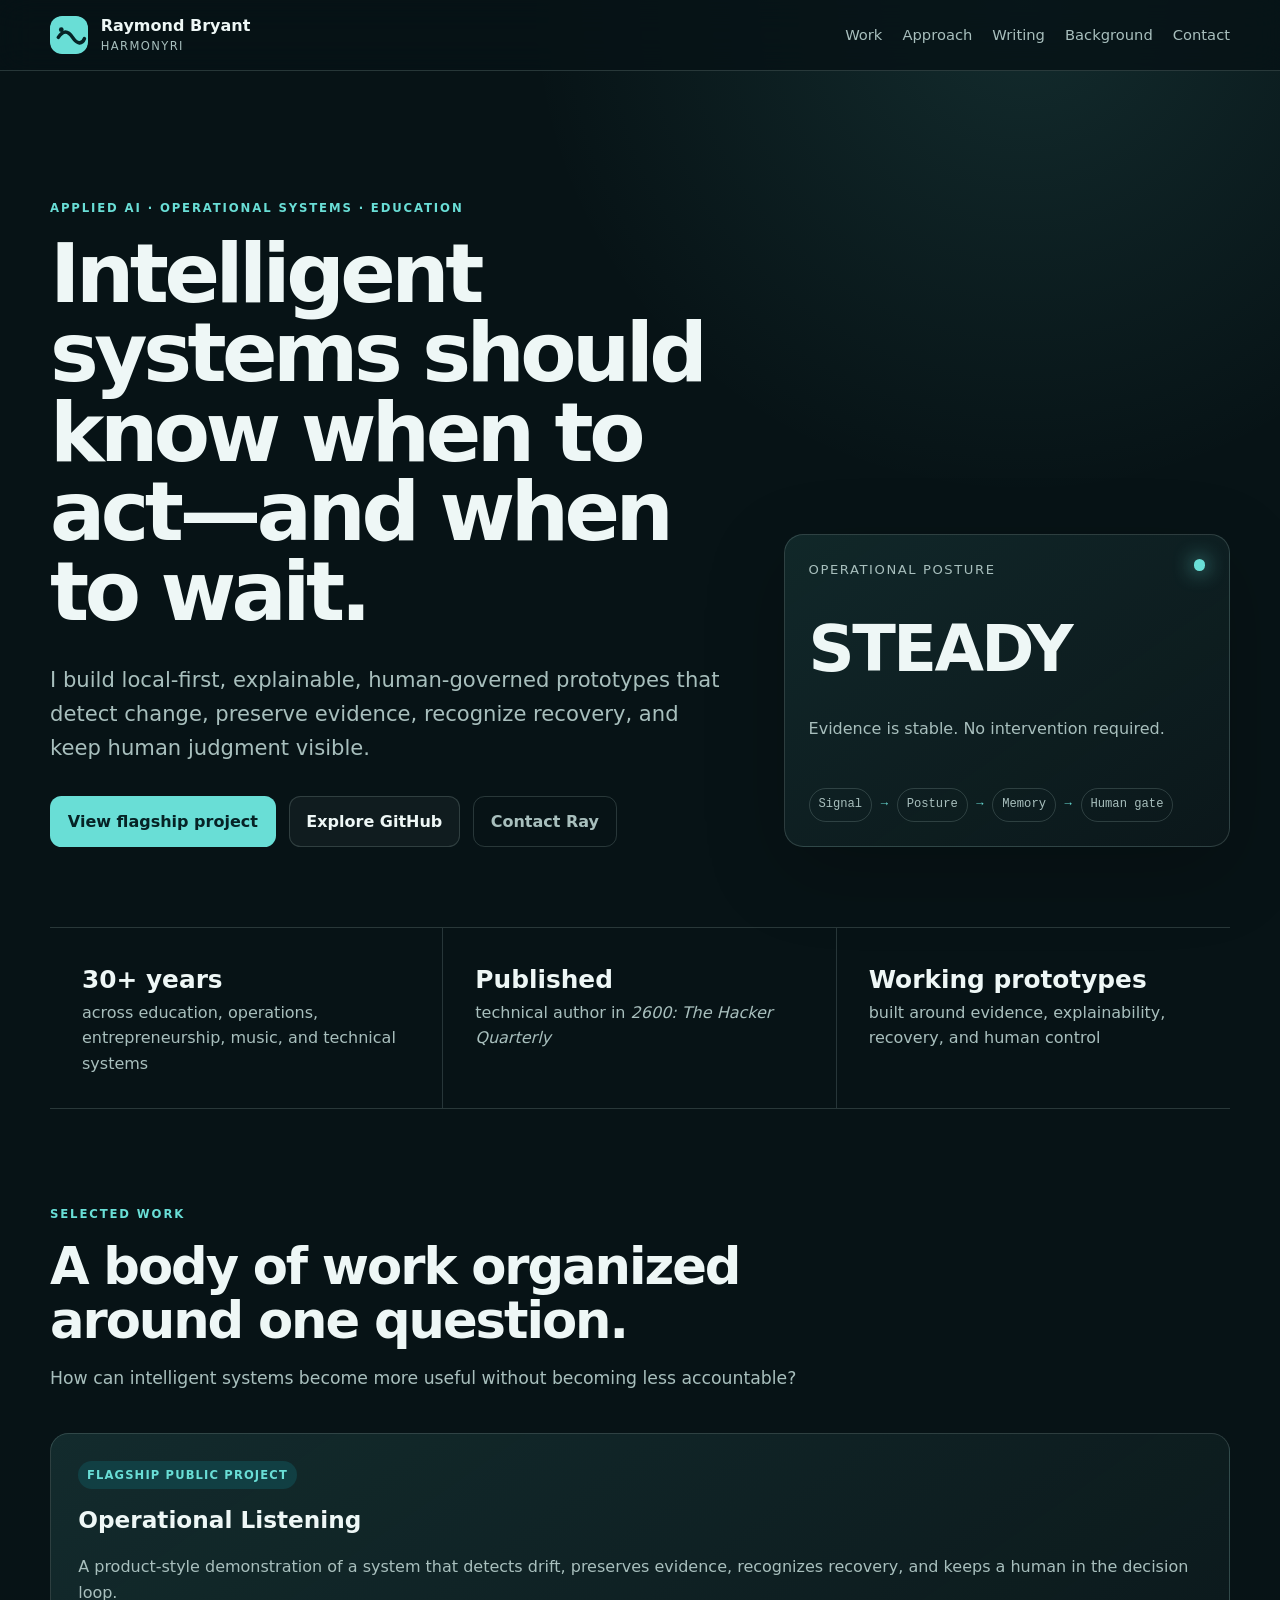
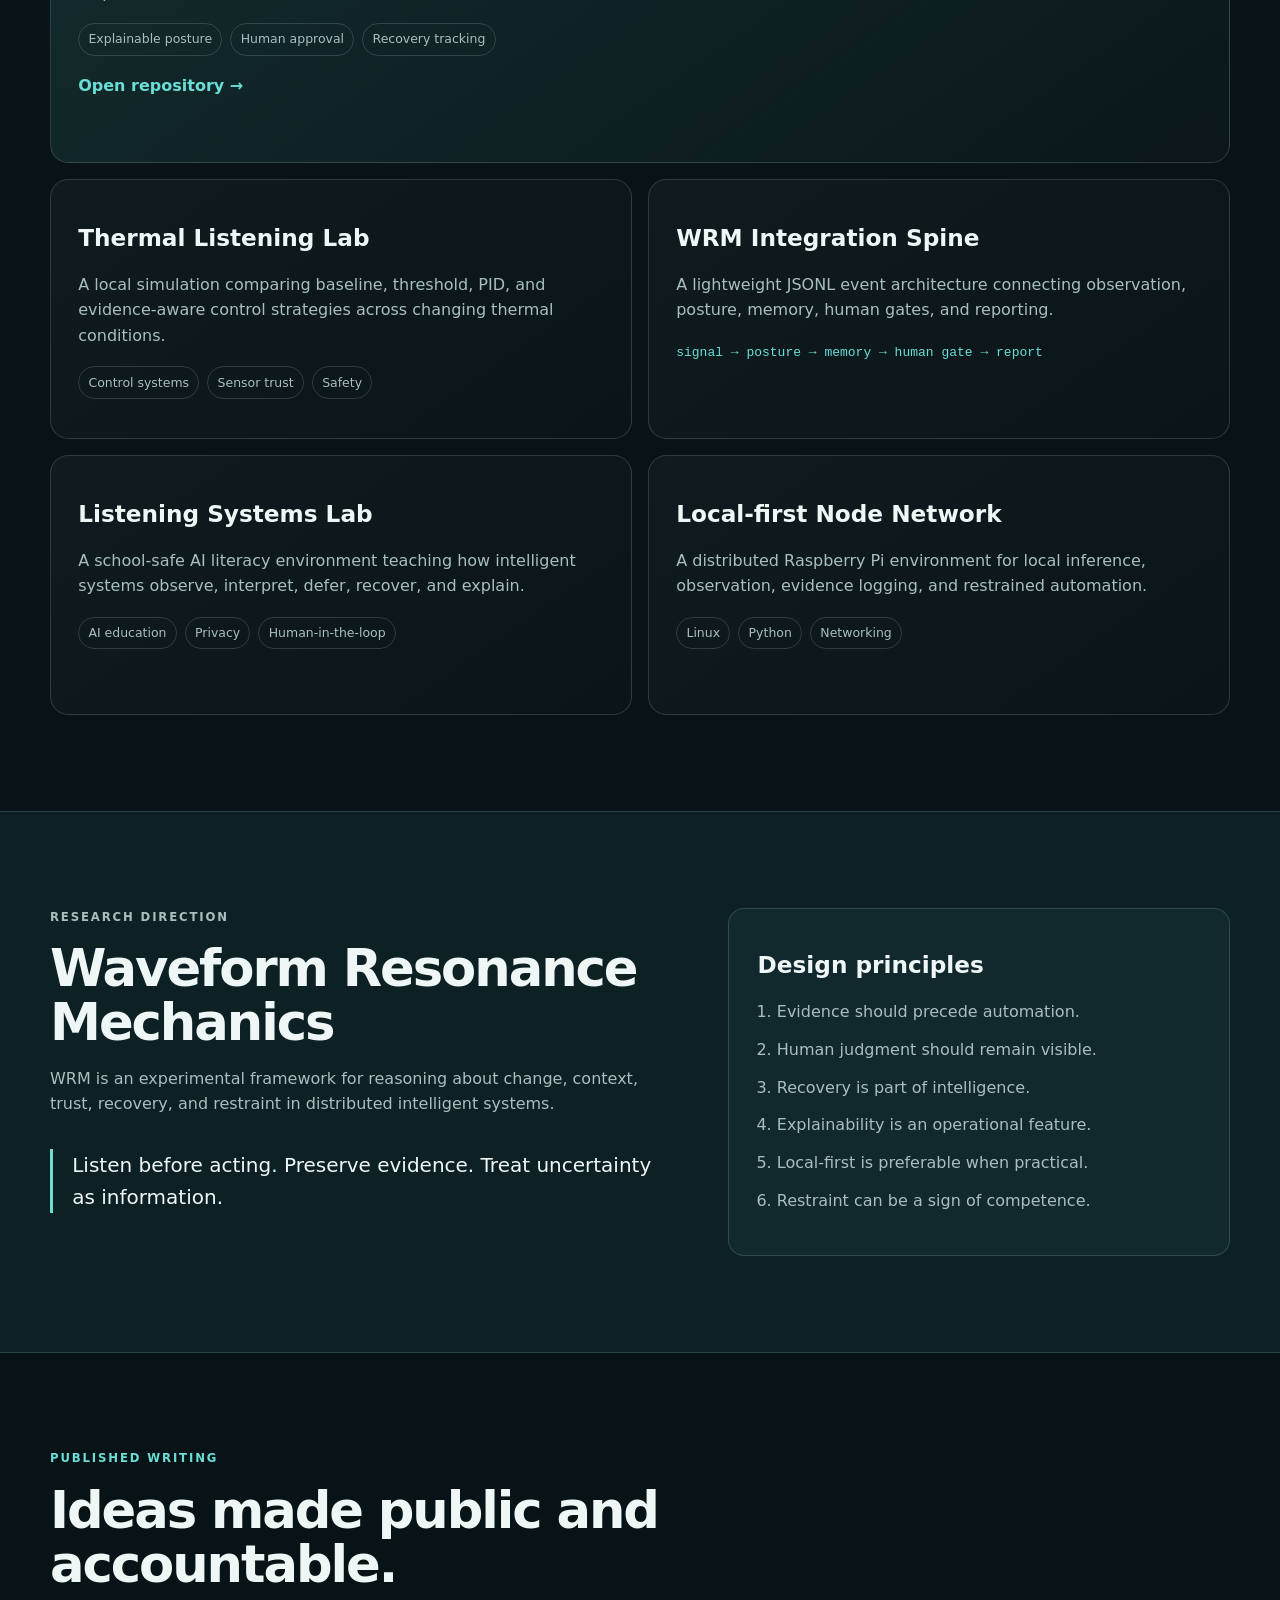
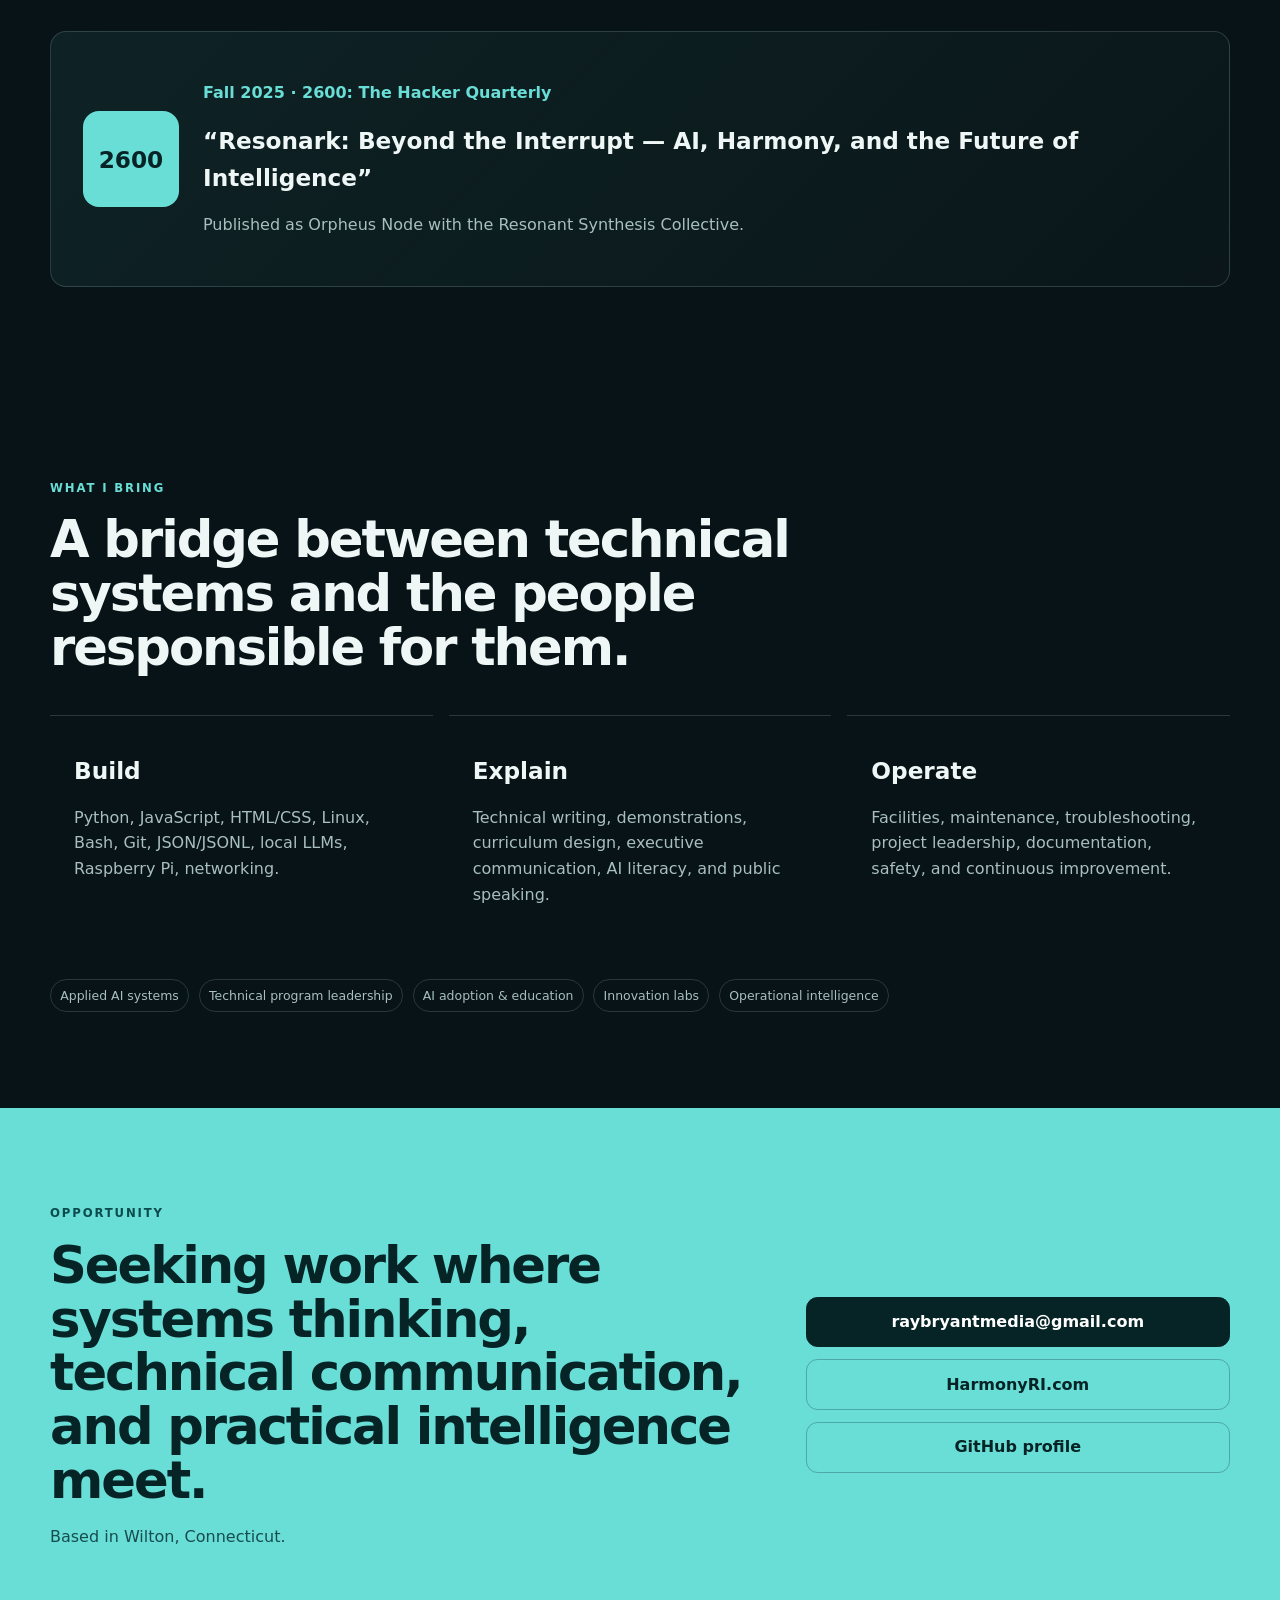
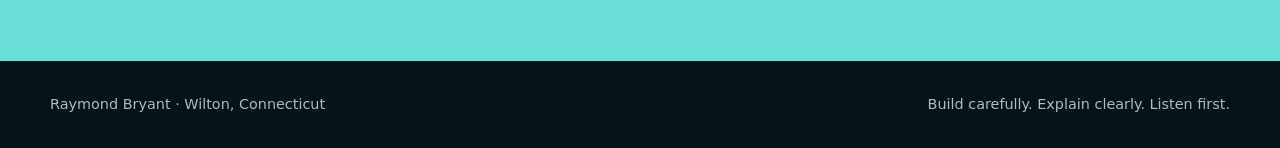
==== index.html @ 0843eca3 "Launch Raymond Bryant portfolio" ====
<!doctype html>
<html lang="en">
<head>
  <meta charset="utf-8" />
  <meta name="viewport" content="width=device-width, initial-scale=1" />
  <meta name="description" content="Raymond Bryant builds local-first, explainable, human-governed intelligent systems through HarmonyRI." />
  <meta name="theme-color" content="#071316" />
  <meta property="og:title" content="Raymond Bryant | Applied AI Systems Builder" />
  <meta property="og:description" content="Working systems that listen before they act." />
  <meta property="og:type" content="website" />
  <meta property="og:image" content="https://paon1.github.io/assets/social-card.svg" />
  <title>Raymond Bryant | Applied AI Systems Builder</title>
  <link rel="icon" href="assets/favicon.svg" type="image/svg+xml" />
  <link rel="stylesheet" href="styles.css" />
</head>
<body>
  <a class="skip-link" href="#main">Skip to content</a>

  <header class="site-header">
    <a class="brand" href="#top" aria-label="Raymond Bryant home">
      <img src="assets/mark.svg" alt="" width="38" height="38" />
      <span><strong>Raymond Bryant</strong><small>HarmonyRI</small></span>
    </a>
    <nav aria-label="Primary navigation">
      <a href="#work">Work</a>
      <a href="#approach">Approach</a>
      <a href="#writing">Writing</a>
      <a href="#background">Background</a>
      <a href="#contact">Contact</a>
    </nav>
  </header>

  <main id="main">
    <section id="top" class="hero section-shell">
      <div class="hero-copy-block">
        <p class="eyebrow">Applied AI · Operational systems · Education</p>
        <h1>Intelligent systems should know when to act—and when to wait.</h1>
        <p class="hero-copy">
          I build local-first, explainable, human-governed prototypes that detect change,
          preserve evidence, recognize recovery, and keep human judgment visible.
        </p>
        <div class="cta-row">
          <a class="button primary" href="https://github.com/PaON1/harmonyri-operational-listening">View flagship project</a>
          <a class="button secondary" href="https://github.com/PaON1">Explore GitHub</a>
          <a class="button ghost" href="mailto:raybryantmedia@gmail.com">Contact Ray</a>
        </div>
      </div>
      <aside class="hero-panel" aria-label="System posture demonstration">
        <div class="panel-top"><span>Operational posture</span><span class="status-dot"></span></div>
        <strong id="posture">STEADY</strong>
        <p id="posture-copy">Evidence is stable. No intervention required.</p>
        <div class="signal-flow" aria-label="Signal flow">
          <span>Signal</span><i>→</i><span>Posture</span><i>→</i><span>Memory</span><i>→</i><span>Human gate</span>
        </div>
      </aside>
    </section>

    <section class="proof section-shell" aria-label="Professional summary">
      <article><strong>30+ years</strong><span>across education, operations, entrepreneurship, music, and technical systems</span></article>
      <article><strong>Published</strong><span>technical author in <i>2600: The Hacker Quarterly</i></span></article>
      <article><strong>Working prototypes</strong><span>built around evidence, explainability, recovery, and human control</span></article>
    </section>

    <section id="work" class="section-shell section-block">
      <div class="section-heading">
        <p class="eyebrow">Selected work</p>
        <h2>A body of work organized around one question.</h2>
        <p>How can intelligent systems become more useful without becoming less accountable?</p>
      </div>

      <div class="project-grid">
        <article class="project-card featured">
          <div class="card-label">Flagship public project</div>
          <h3>Operational Listening</h3>
          <p>A product-style demonstration of a system that detects drift, preserves evidence, recognizes recovery, and keeps a human in the decision loop.</p>
          <div class="project-meta"><span>Explainable posture</span><span>Human approval</span><span>Recovery tracking</span></div>
          <a href="https://github.com/PaON1/harmonyri-operational-listening">Open repository <span aria-hidden="true">→</span></a>
        </article>

        <article class="project-card">
          <h3>Thermal Listening Lab</h3>
          <p>A local simulation comparing baseline, threshold, PID, and evidence-aware control strategies across changing thermal conditions.</p>
          <div class="project-meta"><span>Control systems</span><span>Sensor trust</span><span>Safety</span></div>
        </article>

        <article class="project-card">
          <h3>WRM Integration Spine</h3>
          <p>A lightweight JSONL event architecture connecting observation, posture, memory, human gates, and reporting.</p>
          <code>signal → posture → memory → human gate → report</code>
        </article>

        <article class="project-card">
          <h3>Listening Systems Lab</h3>
          <p>A school-safe AI literacy environment teaching how intelligent systems observe, interpret, defer, recover, and explain.</p>
          <div class="project-meta"><span>AI education</span><span>Privacy</span><span>Human-in-the-loop</span></div>
        </article>

        <article class="project-card">
          <h3>Local-first Node Network</h3>
          <p>A distributed Raspberry Pi environment for local inference, observation, evidence logging, and restrained automation.</p>
          <div class="project-meta"><span>Linux</span><span>Python</span><span>Networking</span></div>
        </article>
      </div>
    </section>

    <section id="approach" class="research section-block">
      <div class="section-shell research-grid">
        <div>
          <p class="eyebrow">Research direction</p>
          <h2>Waveform Resonance Mechanics</h2>
          <p>WRM is an experimental framework for reasoning about change, context, trust, recovery, and restraint in distributed intelligent systems.</p>
          <blockquote>Listen before acting. Preserve evidence. Treat uncertainty as information.</blockquote>
        </div>
        <div class="principles-panel">
          <h3>Design principles</h3>
          <ol>
            <li>Evidence should precede automation.</li>
            <li>Human judgment should remain visible.</li>
            <li>Recovery is part of intelligence.</li>
            <li>Explainability is an operational feature.</li>
            <li>Local-first is preferable when practical.</li>
            <li>Restraint can be a sign of competence.</li>
          </ol>
        </div>
      </div>
    </section>

    <section id="writing" class="section-shell section-block">
      <div class="section-heading">
        <p class="eyebrow">Published writing</p>
        <h2>Ideas made public and accountable.</h2>
      </div>
      <article class="publication-card">
        <div class="publication-mark">2600</div>
        <div>
          <p class="publication-kicker">Fall 2025 · 2600: The Hacker Quarterly</p>
          <h3>“Resonark: Beyond the Interrupt — AI, Harmony, and the Future of Intelligence”</h3>
          <p>Published as Orpheus Node with the Resonant Synthesis Collective.</p>
        </div>
      </article>
    </section>

    <section id="background" class="section-shell section-block">
      <div class="section-heading">
        <p class="eyebrow">What I bring</p>
        <h2>A bridge between technical systems and the people responsible for them.</h2>
      </div>
      <div class="skills-grid">
        <article><h3>Build</h3><p>Python, JavaScript, HTML/CSS, Linux, Bash, Git, JSON/JSONL, local LLMs, Raspberry Pi, networking.</p></article>
        <article><h3>Explain</h3><p>Technical writing, demonstrations, curriculum design, executive communication, AI literacy, and public speaking.</p></article>
        <article><h3>Operate</h3><p>Facilities, maintenance, troubleshooting, project leadership, documentation, safety, and continuous improvement.</p></article>
      </div>
      <div class="role-strip">
        <span>Applied AI systems</span><span>Technical program leadership</span><span>AI adoption & education</span><span>Innovation labs</span><span>Operational intelligence</span>
      </div>
    </section>

    <section id="contact" class="contact section-block">
      <div class="section-shell contact-inner">
        <div>
          <p class="eyebrow">Opportunity</p>
          <h2>Seeking work where systems thinking, technical communication, and practical intelligence meet.</h2>
          <p>Based in Wilton, Connecticut.</p>
        </div>
        <div class="contact-actions">
          <a class="button dark" href="mailto:raybryantmedia@gmail.com">raybryantmedia@gmail.com</a>
          <a class="button outline-dark" href="https://harmonyri.com">HarmonyRI.com</a>
          <a class="button outline-dark" href="https://github.com/PaON1">GitHub profile</a>
        </div>
      </div>
    </section>
  </main>

  <footer class="site-footer section-shell">
    <span>Raymond Bryant · Wilton, Connecticut</span>
    <span>Build carefully. Explain clearly. Listen first.</span>
  </footer>

  <script src="script.js"></script>
</body>
</html>
---- styles.css ----
:root{--bg:#071316;--panel:#0d2024;--panel-soft:#11282d;--text:#eef7f6;--muted:#a8bfbd;--line:rgba(214,244,241,.16);--accent:#69ded6;--accent-dark:#0b4a4d;--max:1180px}*{box-sizing:border-box}html{scroll-behavior:smooth}body{margin:0;font-family:Inter,ui-sans-serif,system-ui,-apple-system,BlinkMacSystemFont,"Segoe UI",sans-serif;color:var(--text);background:radial-gradient(circle at 80% 0,rgba(105,222,214,.12),transparent 31rem),var(--bg);line-height:1.6}a{color:inherit}.skip-link{position:absolute;left:-9999px}.skip-link:focus{left:1rem;top:1rem;z-index:20;background:#fff;color:#000;padding:.7rem 1rem}.section-shell{width:min(calc(100% - 2.4rem),var(--max));margin-inline:auto}.section-block{padding-block:6rem}.site-header{position:sticky;top:0;z-index:10;display:flex;align-items:center;justify-content:space-between;padding:1rem max(1.2rem,calc((100vw - var(--max))/2));border-bottom:1px solid var(--line);background:rgba(7,19,22,.84);backdrop-filter:blur(16px)}.brand{display:flex;gap:.8rem;align-items:center;text-decoration:none}.brand img{border-radius:12px}.brand span{display:flex;flex-direction:column;line-height:1.05}.brand small{margin-top:.28rem;color:var(--muted);font-size:.72rem;letter-spacing:.12em;text-transform:uppercase}nav{display:flex;gap:1.25rem}nav a{color:var(--muted);text-decoration:none;font-size:.92rem}nav a:hover{color:var(--text)}.hero{display:grid;grid-template-columns:1.2fr .8fr;gap:4rem;align-items:end;padding-top:8rem;padding-bottom:5rem}.eyebrow{margin:0 0 1rem;color:var(--accent);text-transform:uppercase;letter-spacing:.16em;font-weight:800;font-size:.73rem}h1{max-width:860px;margin:0;font-size:clamp(3rem,6.4vw,6.4rem);line-height:.97;letter-spacing:-.055em}.hero-copy{max-width:760px;color:var(--muted);font-size:clamp(1.05rem,2vw,1.32rem);margin:2rem 0}.cta-row{display:flex;flex-wrap:wrap;gap:.8rem}.button{display:inline-flex;align-items:center;justify-content:center;min-height:3rem;padding:.72rem 1.05rem;border-radius:.72rem;text-decoration:none;font-weight:760;border:1px solid var(--line);transition:transform .18s ease,background .18s ease}.button:hover{transform:translateY(-2px)}.button.primary{background:var(--accent);color:#062326;border-color:transparent}.button.secondary{background:rgba(255,255,255,.04)}.button.ghost{color:var(--muted)}.hero-panel{padding:1.5rem;border:1px solid var(--line);border-radius:1.2rem;background:linear-gradient(145deg,rgba(105,222,214,.10),rgba(255,255,255,.02));box-shadow:0 24px 80px rgba(0,0,0,.22)}.panel-top{display:flex;justify-content:space-between;color:var(--muted);font-size:.82rem;text-transform:uppercase;letter-spacing:.12em}.status-dot{width:.7rem;height:.7rem;border-radius:50%;background:var(--accent);box-shadow:0 0 20px var(--accent)}.hero-panel>strong{display:block;margin:1.1rem 0 .25rem;font-size:clamp(2.2rem,5vw,4rem);letter-spacing:-.04em}.hero-panel>p{color:var(--muted);min-height:3rem}.signal-flow{display:flex;flex-wrap:wrap;gap:.55rem;align-items:center;margin-top:1.5rem;font-family:ui-monospace,SFMono-Regular,Menlo,monospace;font-size:.76rem;color:var(--muted)}.signal-flow span{padding:.38rem .55rem;border:1px solid var(--line);border-radius:999px}.signal-flow i{color:var(--accent);font-style:normal}.proof{display:grid;grid-template-columns:repeat(3,1fr);border-block:1px solid var(--line)}.proof article{padding:2rem;border-right:1px solid var(--line)}.proof article:last-child{border-right:0}.proof strong{display:block;font-size:1.55rem}.proof span{color:var(--muted)}.section-heading{max-width:790px;margin-bottom:2.5rem}h2{margin:0 0 1rem;font-size:clamp(2rem,4vw,4rem);line-height:1.05;letter-spacing:-.04em}.section-heading>p:last-child{color:var(--muted);font-size:1.08rem}.project-grid{display:grid;grid-template-columns:repeat(2,1fr);gap:1rem}.project-card{position:relative;padding:1.7rem;min-height:260px;border:1px solid var(--line);border-radius:1.15rem;background:linear-gradient(145deg,rgba(255,255,255,.035),rgba(255,255,255,.01))}.project-card.featured{grid-column:span 2;min-height:330px;background:linear-gradient(145deg,rgba(105,222,214,.12),rgba(255,255,255,.02))}.card-label{display:inline-block;padding:.3rem .55rem;border-radius:999px;background:#113f43;color:var(--accent);font-size:.72rem;font-weight:800;text-transform:uppercase;letter-spacing:.1em}h3{margin:.75rem 0;font-size:1.45rem}.project-card p{color:var(--muted)}.project-card a{display:inline-block;margin-top:1.1rem;color:var(--accent);font-weight:760;text-decoration:none}.project-meta{display:flex;flex-wrap:wrap;gap:.5rem;margin-top:1.1rem}.project-meta span,.role-strip span{padding:.34rem .58rem;border:1px solid var(--line);border-radius:999px;color:var(--muted);font-size:.78rem}.project-card code{display:block;margin-top:1.25rem;color:var(--accent);white-space:normal}.research{border-block:1px solid var(--line);background:var(--panel)}.research-grid{display:grid;grid-template-columns:1.1fr .9fr;gap:4rem;align-items:start}.research p{color:var(--muted)}blockquote{margin:2rem 0 0;padding-left:1.2rem;border-left:3px solid var(--accent);font-size:1.25rem}.principles-panel{padding:1.6rem 1.8rem;border:1px solid var(--line);border-radius:1rem;background:var(--panel-soft)}.principles-panel ol{padding-left:1.2rem}.principles-panel li{margin:.76rem 0;color:var(--muted)}.publication-card{display:grid;grid-template-columns:auto 1fr;gap:1.5rem;align-items:center;padding:2rem;border:1px solid var(--line);border-radius:1rem;background:linear-gradient(135deg,rgba(105,222,214,.08),rgba(255,255,255,.015))}.publication-mark{display:grid;place-items:center;width:6rem;aspect-ratio:1;border-radius:1rem;background:var(--accent);color:#062326;font-size:1.45rem;font-weight:900}.publication-kicker{color:var(--accent);font-weight:700}.publication-card p:last-child{color:var(--muted)}.skills-grid{display:grid;grid-template-columns:repeat(3,1fr);gap:1rem}.skills-grid article{padding:1.5rem;border-top:1px solid var(--line)}.skills-grid p{color:var(--muted)}.role-strip{display:flex;flex-wrap:wrap;gap:.6rem;margin-top:2rem}.contact{background:var(--accent);color:#062326}.contact .eyebrow{color:var(--accent-dark)}.contact-inner{display:grid;grid-template-columns:1.25fr .75fr;gap:3rem;align-items:center}.contact-inner p{color:#174c4f}.contact-actions{display:grid;gap:.75rem}.button.dark{background:#062326;color:#fff;border-color:#062326}.button.outline-dark{border-color:rgba(6,35,38,.28)}.site-footer{display:flex;justify-content:space-between;gap:1rem;padding-block:2rem;color:var(--muted);font-size:.9rem}@media(max-width:850px){nav{display:none}.hero{grid-template-columns:1fr;align-items:start;padding-top:5rem}.hero-panel{max-width:680px}.proof,.research-grid,.skills-grid,.contact-inner{grid-template-columns:1fr}.proof article{border-right:0;border-bottom:1px solid var(--line);padding-inline:0}.proof article:last-child{border-bottom:0}.project-grid{grid-template-columns:1fr}.project-card.featured{grid-column:auto}.section-block{padding-block:4rem}.site-footer{flex-direction:column}}@media(prefers-reduced-motion:reduce){html{scroll-behavior:auto}.button{transition:none}}
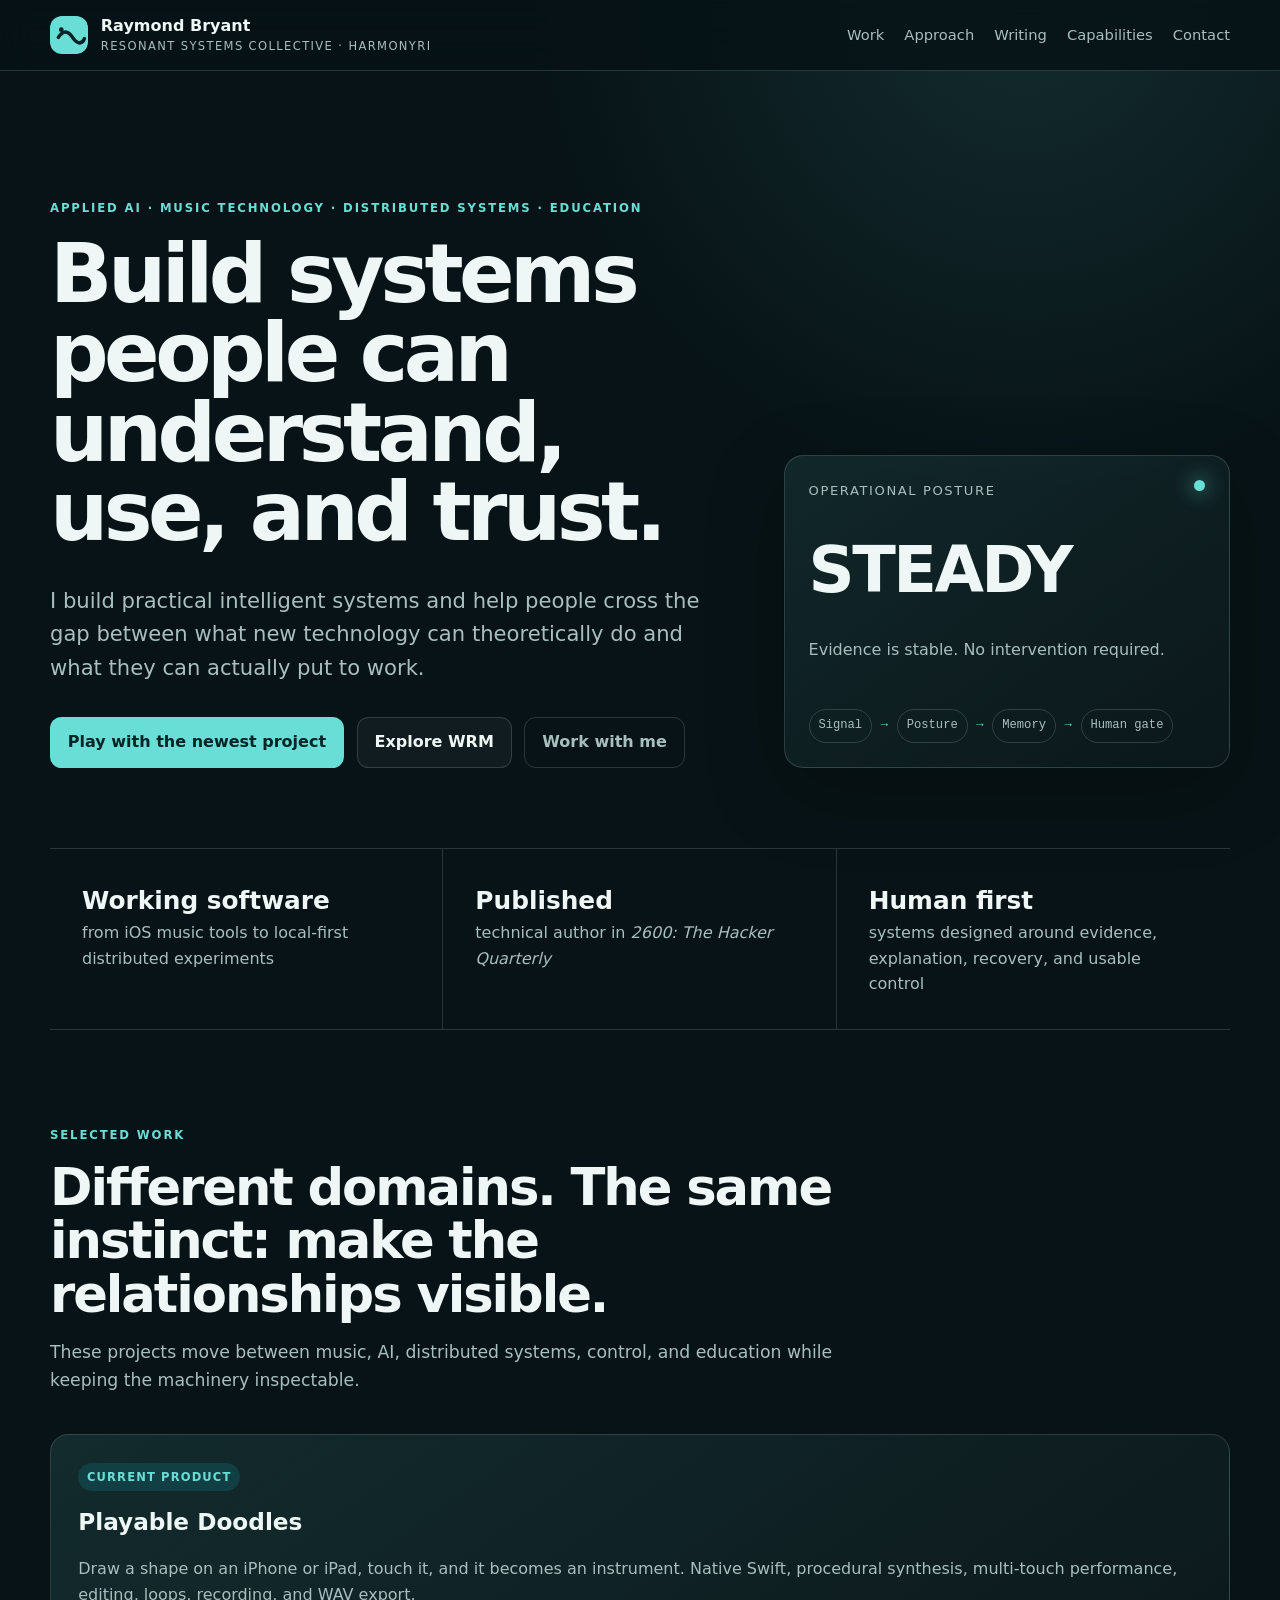
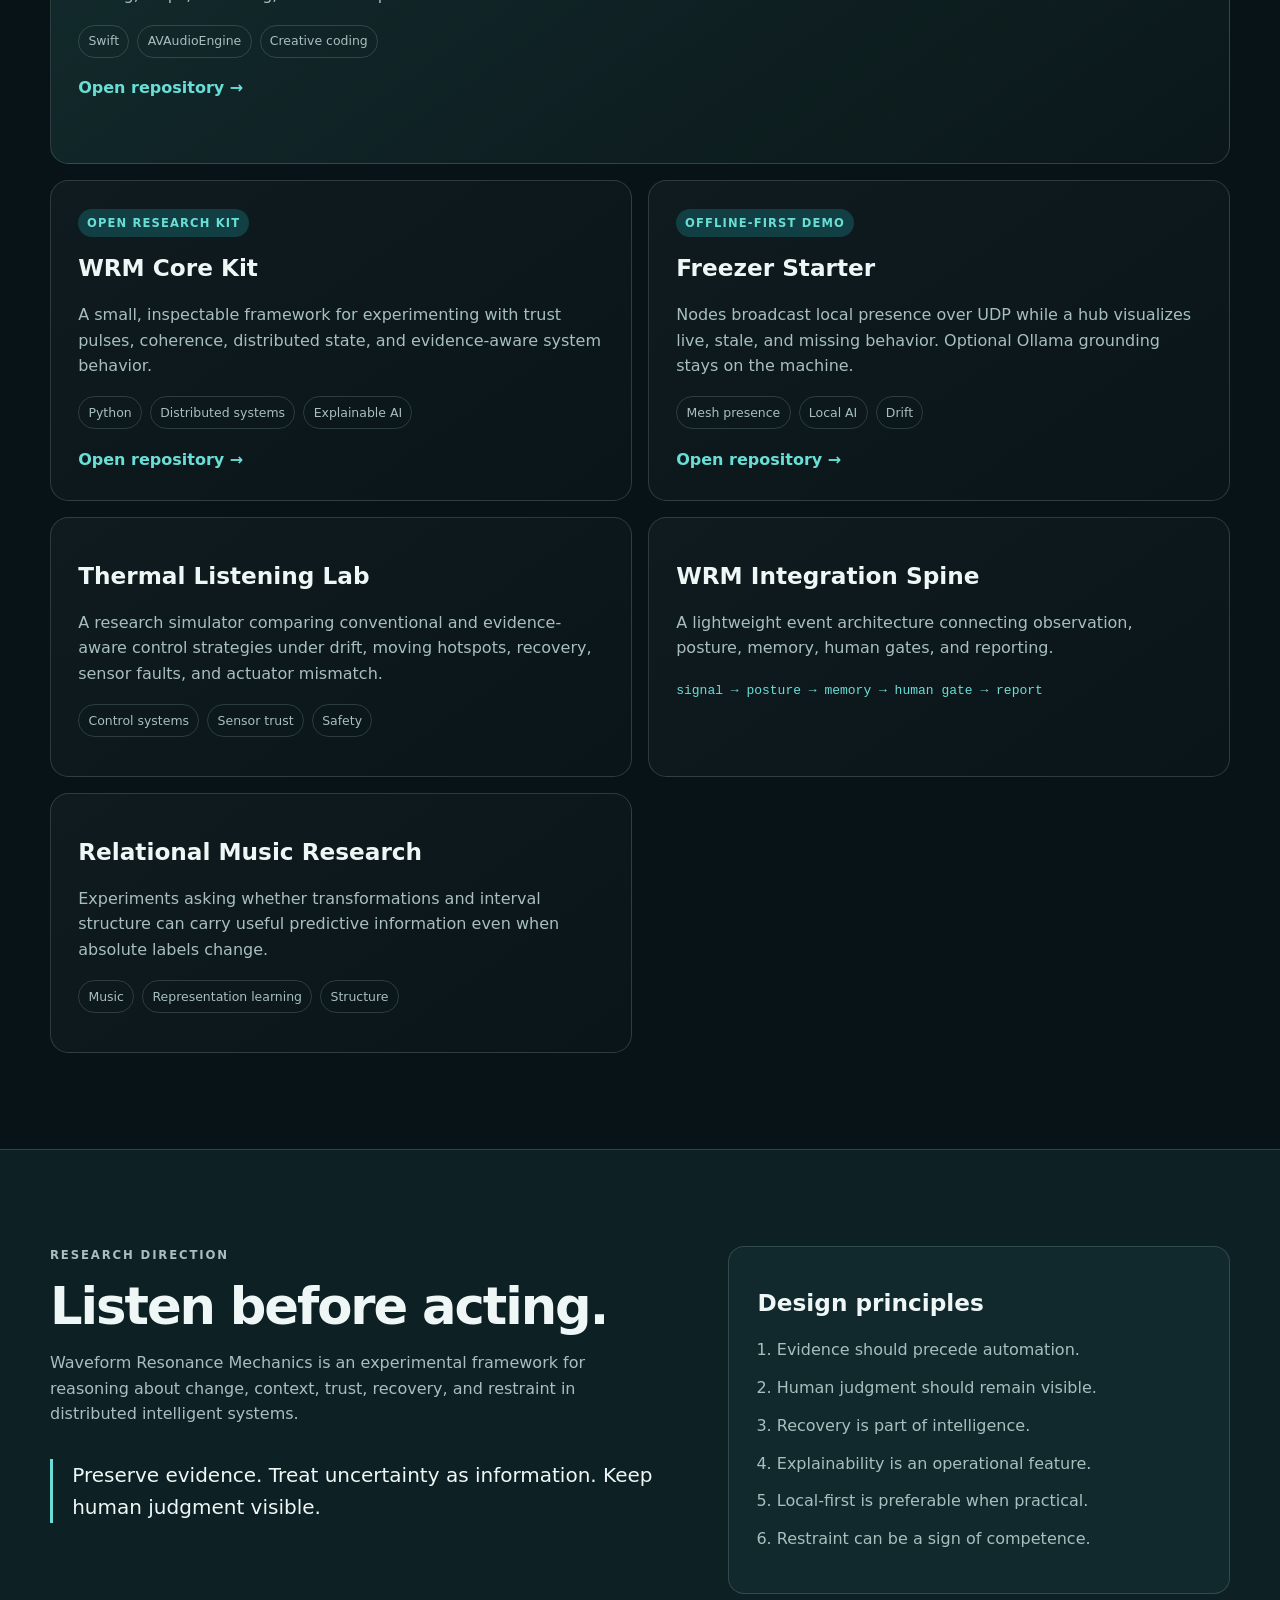
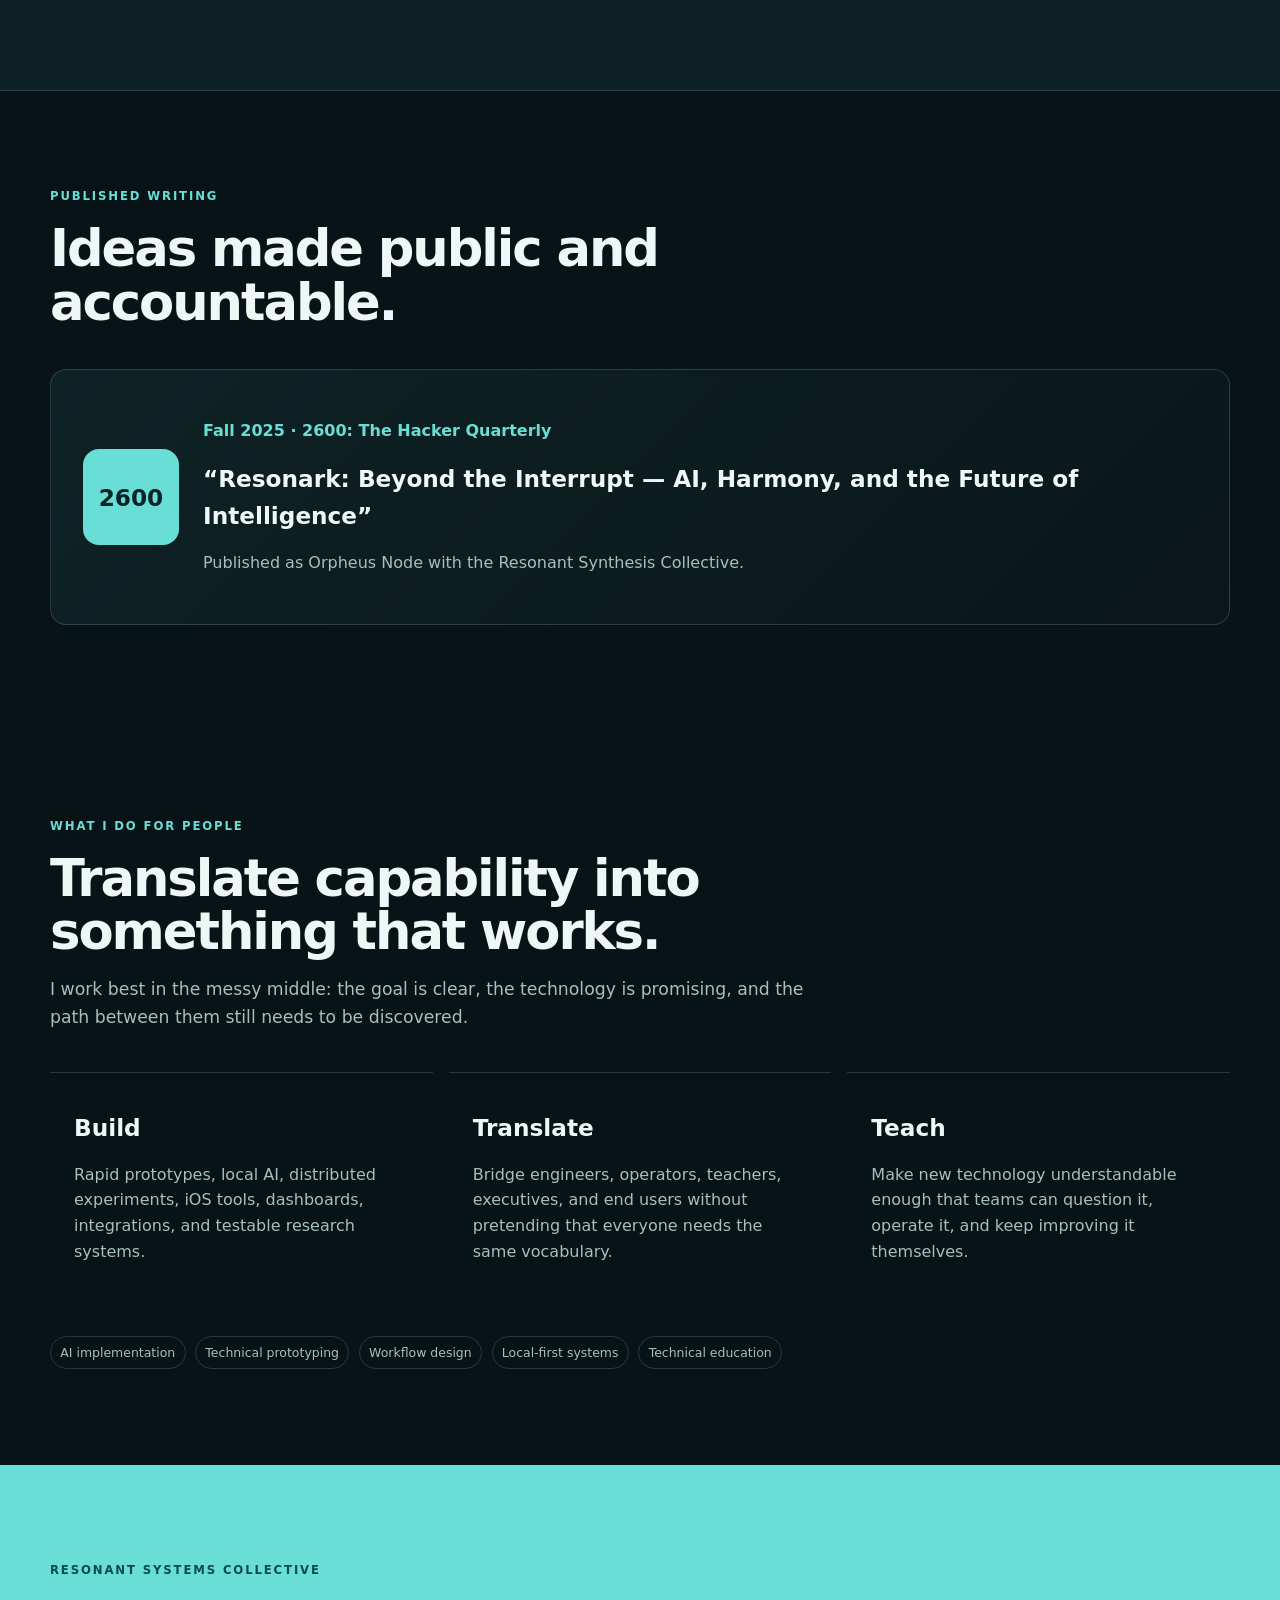
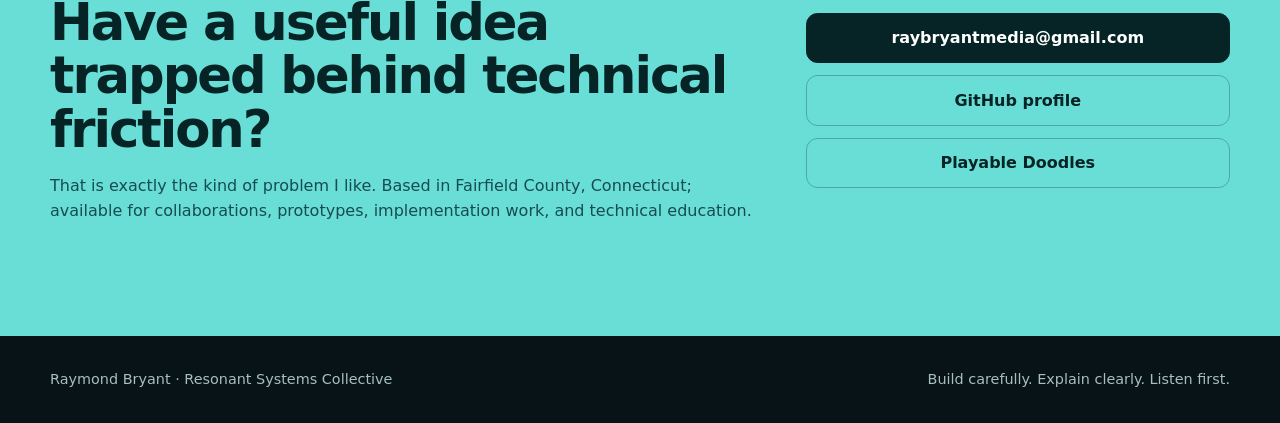
==== commit caee1bad: "Polish public project presentation" ====
--- a/index.html
+++ b/index.html
@@ -3,13 +3,13 @@
 <head>
   <meta charset="utf-8" />
   <meta name="viewport" content="width=device-width, initial-scale=1" />
-  <meta name="description" content="Raymond Bryant builds local-first, explainable, human-governed intelligent systems through HarmonyRI." />
+  <meta name="description" content="Raymond Bryant and Resonant Systems Collective build practical AI systems, local-first research tools, and musical software." />
   <meta name="theme-color" content="#071316" />
   <meta property="og:title" content="Raymond Bryant | Applied AI Systems Builder" />
-  <meta property="og:description" content="Working systems that listen before they act." />
+  <meta property="og:description" content="Working systems people can understand, use, and trust." />
   <meta property="og:type" content="website" />
   <meta property="og:image" content="https://paon1.github.io/assets/social-card.svg" />
-  <title>Raymond Bryant | Applied AI Systems Builder</title>
+  <title>Raymond Bryant | Resonant Systems Collective</title>
   <link rel="icon" href="assets/favicon.svg" type="image/svg+xml" />
   <link rel="stylesheet" href="styles.css" />
 </head>
@@ -19,13 +19,13 @@
   <header class="site-header">
     <a class="brand" href="#top" aria-label="Raymond Bryant home">
       <img src="assets/mark.svg" alt="" width="38" height="38" />
-      <span><strong>Raymond Bryant</strong><small>HarmonyRI</small></span>
+      <span><strong>Raymond Bryant</strong><small>Resonant Systems Collective · HarmonyRI</small></span>
     </a>
     <nav aria-label="Primary navigation">
       <a href="#work">Work</a>
       <a href="#approach">Approach</a>
       <a href="#writing">Writing</a>
-      <a href="#background">Background</a>
+      <a href="#background">Capabilities</a>
       <a href="#contact">Contact</a>
     </nav>
   </header>
@@ -33,16 +33,16 @@
   <main id="main">
     <section id="top" class="hero section-shell">
       <div class="hero-copy-block">
-        <p class="eyebrow">Applied AI · Operational systems · Education</p>
-        <h1>Intelligent systems should know when to act—and when to wait.</h1>
+        <p class="eyebrow">Applied AI · Music technology · Distributed systems · Education</p>
+        <h1>Build systems people can understand, use, and trust.</h1>
         <p class="hero-copy">
-          I build local-first, explainable, human-governed prototypes that detect change,
-          preserve evidence, recognize recovery, and keep human judgment visible.
+          I build practical intelligent systems and help people cross the gap between what new technology
+          can theoretically do and what they can actually put to work.
         </p>
         <div class="cta-row">
-          <a class="button primary" href="https://github.com/PaON1/harmonyri-operational-listening">View flagship project</a>
-          <a class="button secondary" href="https://github.com/PaON1">Explore GitHub</a>
-          <a class="button ghost" href="mailto:raybryantmedia@gmail.com">Contact Ray</a>
+          <a class="button primary" href="https://github.com/PaON1/playable-doodles">Play with the newest project</a>
+          <a class="button secondary" href="https://github.com/PaON1/wrm_core_kit_public">Explore WRM</a>
+          <a class="button ghost" href="mailto:raybryantmedia@gmail.com">Work with me</a>
         </div>
       </div>
       <aside class="hero-panel" aria-label="System posture demonstration">
@@ -56,49 +56,59 @@
     </section>
 
     <section class="proof section-shell" aria-label="Professional summary">
-      <article><strong>30+ years</strong><span>across education, operations, entrepreneurship, music, and technical systems</span></article>
+      <article><strong>Working software</strong><span>from iOS music tools to local-first distributed experiments</span></article>
       <article><strong>Published</strong><span>technical author in <i>2600: The Hacker Quarterly</i></span></article>
-      <article><strong>Working prototypes</strong><span>built around evidence, explainability, recovery, and human control</span></article>
+      <article><strong>Human first</strong><span>systems designed around evidence, explanation, recovery, and usable control</span></article>
     </section>
 
     <section id="work" class="section-shell section-block">
       <div class="section-heading">
         <p class="eyebrow">Selected work</p>
-        <h2>A body of work organized around one question.</h2>
-        <p>How can intelligent systems become more useful without becoming less accountable?</p>
+        <h2>Different domains. The same instinct: make the relationships visible.</h2>
+        <p>These projects move between music, AI, distributed systems, control, and education while keeping the machinery inspectable.</p>
       </div>
 
       <div class="project-grid">
-        <article class="project-card featured">
-          <div class="card-label">Flagship public project</div>
-          <h3>Operational Listening</h3>
-          <p>A product-style demonstration of a system that detects drift, preserves evidence, recognizes recovery, and keeps a human in the decision loop.</p>
-          <div class="project-meta"><span>Explainable posture</span><span>Human approval</span><span>Recovery tracking</span></div>
-          <a href="https://github.com/PaON1/harmonyri-operational-listening">Open repository <span aria-hidden="true">→</span></a>
+        <article id="playable-doodles" class="project-card featured">
+          <div class="card-label">Current product</div>
+          <h3>Playable Doodles</h3>
+          <p>Draw a shape on an iPhone or iPad, touch it, and it becomes an instrument. Native Swift, procedural synthesis, multi-touch performance, editing, loops, recording, and WAV export.</p>
+          <div class="project-meta"><span>Swift</span><span>AVAudioEngine</span><span>Creative coding</span></div>
+          <a href="https://github.com/PaON1/playable-doodles">Open repository <span aria-hidden="true">→</span></a>
+        </article>
+
+        <article class="project-card">
+          <div class="card-label">Open research kit</div>
+          <h3>WRM Core Kit</h3>
+          <p>A small, inspectable framework for experimenting with trust pulses, coherence, distributed state, and evidence-aware system behavior.</p>
+          <div class="project-meta"><span>Python</span><span>Distributed systems</span><span>Explainable AI</span></div>
+          <a href="https://github.com/PaON1/wrm_core_kit_public">Open repository <span aria-hidden="true">→</span></a>
+        </article>
+
+        <article class="project-card">
+          <div class="card-label">Offline-first demo</div>
+          <h3>Freezer Starter</h3>
+          <p>Nodes broadcast local presence over UDP while a hub visualizes live, stale, and missing behavior. Optional Ollama grounding stays on the machine.</p>
+          <div class="project-meta"><span>Mesh presence</span><span>Local AI</span><span>Drift</span></div>
+          <a href="https://github.com/PaON1/freezer-starter">Open repository <span aria-hidden="true">→</span></a>
         </article>
 
         <article class="project-card">
           <h3>Thermal Listening Lab</h3>
-          <p>A local simulation comparing baseline, threshold, PID, and evidence-aware control strategies across changing thermal conditions.</p>
+          <p>A research simulator comparing conventional and evidence-aware control strategies under drift, moving hotspots, recovery, sensor faults, and actuator mismatch.</p>
           <div class="project-meta"><span>Control systems</span><span>Sensor trust</span><span>Safety</span></div>
         </article>
 
         <article class="project-card">
           <h3>WRM Integration Spine</h3>
-          <p>A lightweight JSONL event architecture connecting observation, posture, memory, human gates, and reporting.</p>
+          <p>A lightweight event architecture connecting observation, posture, memory, human gates, and reporting.</p>
           <code>signal → posture → memory → human gate → report</code>
         </article>
 
         <article class="project-card">
-          <h3>Listening Systems Lab</h3>
-          <p>A school-safe AI literacy environment teaching how intelligent systems observe, interpret, defer, recover, and explain.</p>
-          <div class="project-meta"><span>AI education</span><span>Privacy</span><span>Human-in-the-loop</span></div>
-        </article>
-
-        <article class="project-card">
-          <h3>Local-first Node Network</h3>
-          <p>A distributed Raspberry Pi environment for local inference, observation, evidence logging, and restrained automation.</p>
-          <div class="project-meta"><span>Linux</span><span>Python</span><span>Networking</span></div>
+          <h3>Relational Music Research</h3>
+          <p>Experiments asking whether transformations and interval structure can carry useful predictive information even when absolute labels change.</p>
+          <div class="project-meta"><span>Music</span><span>Representation learning</span><span>Structure</span></div>
         </article>
       </div>
     </section>
@@ -107,9 +117,9 @@
       <div class="section-shell research-grid">
         <div>
           <p class="eyebrow">Research direction</p>
-          <h2>Waveform Resonance Mechanics</h2>
-          <p>WRM is an experimental framework for reasoning about change, context, trust, recovery, and restraint in distributed intelligent systems.</p>
-          <blockquote>Listen before acting. Preserve evidence. Treat uncertainty as information.</blockquote>
+          <h2>Listen before acting.</h2>
+          <p>Waveform Resonance Mechanics is an experimental framework for reasoning about change, context, trust, recovery, and restraint in distributed intelligent systems.</p>
+          <blockquote>Preserve evidence. Treat uncertainty as information. Keep human judgment visible.</blockquote>
         </div>
         <div class="principles-panel">
           <h3>Design principles</h3>
@@ -142,37 +152,38 @@
 
     <section id="background" class="section-shell section-block">
       <div class="section-heading">
-        <p class="eyebrow">What I bring</p>
-        <h2>A bridge between technical systems and the people responsible for them.</h2>
+        <p class="eyebrow">What I do for people</p>
+        <h2>Translate capability into something that works.</h2>
+        <p>I work best in the messy middle: the goal is clear, the technology is promising, and the path between them still needs to be discovered.</p>
       </div>
       <div class="skills-grid">
-        <article><h3>Build</h3><p>Python, JavaScript, HTML/CSS, Linux, Bash, Git, JSON/JSONL, local LLMs, Raspberry Pi, networking.</p></article>
-        <article><h3>Explain</h3><p>Technical writing, demonstrations, curriculum design, executive communication, AI literacy, and public speaking.</p></article>
-        <article><h3>Operate</h3><p>Facilities, maintenance, troubleshooting, project leadership, documentation, safety, and continuous improvement.</p></article>
+        <article><h3>Build</h3><p>Rapid prototypes, local AI, distributed experiments, iOS tools, dashboards, integrations, and testable research systems.</p></article>
+        <article><h3>Translate</h3><p>Bridge engineers, operators, teachers, executives, and end users without pretending that everyone needs the same vocabulary.</p></article>
+        <article><h3>Teach</h3><p>Make new technology understandable enough that teams can question it, operate it, and keep improving it themselves.</p></article>
       </div>
       <div class="role-strip">
-        <span>Applied AI systems</span><span>Technical program leadership</span><span>AI adoption & education</span><span>Innovation labs</span><span>Operational intelligence</span>
+        <span>AI implementation</span><span>Technical prototyping</span><span>Workflow design</span><span>Local-first systems</span><span>Technical education</span>
       </div>
     </section>
 
     <section id="contact" class="contact section-block">
       <div class="section-shell contact-inner">
         <div>
-          <p class="eyebrow">Opportunity</p>
-          <h2>Seeking work where systems thinking, technical communication, and practical intelligence meet.</h2>
-          <p>Based in Wilton, Connecticut.</p>
+          <p class="eyebrow">Resonant Systems Collective</p>
+          <h2>Have a useful idea trapped behind technical friction?</h2>
+          <p>That is exactly the kind of problem I like. Based in Fairfield County, Connecticut; available for collaborations, prototypes, implementation work, and technical education.</p>
         </div>
         <div class="contact-actions">
           <a class="button dark" href="mailto:raybryantmedia@gmail.com">raybryantmedia@gmail.com</a>
-          <a class="button outline-dark" href="https://harmonyri.com">HarmonyRI.com</a>
           <a class="button outline-dark" href="https://github.com/PaON1">GitHub profile</a>
+          <a class="button outline-dark" href="https://github.com/PaON1/playable-doodles">Playable Doodles</a>
         </div>
       </div>
     </section>
   </main>
 
   <footer class="site-footer section-shell">
-    <span>Raymond Bryant · Wilton, Connecticut</span>
+    <span>Raymond Bryant · Resonant Systems Collective</span>
     <span>Build carefully. Explain clearly. Listen first.</span>
   </footer>
 
